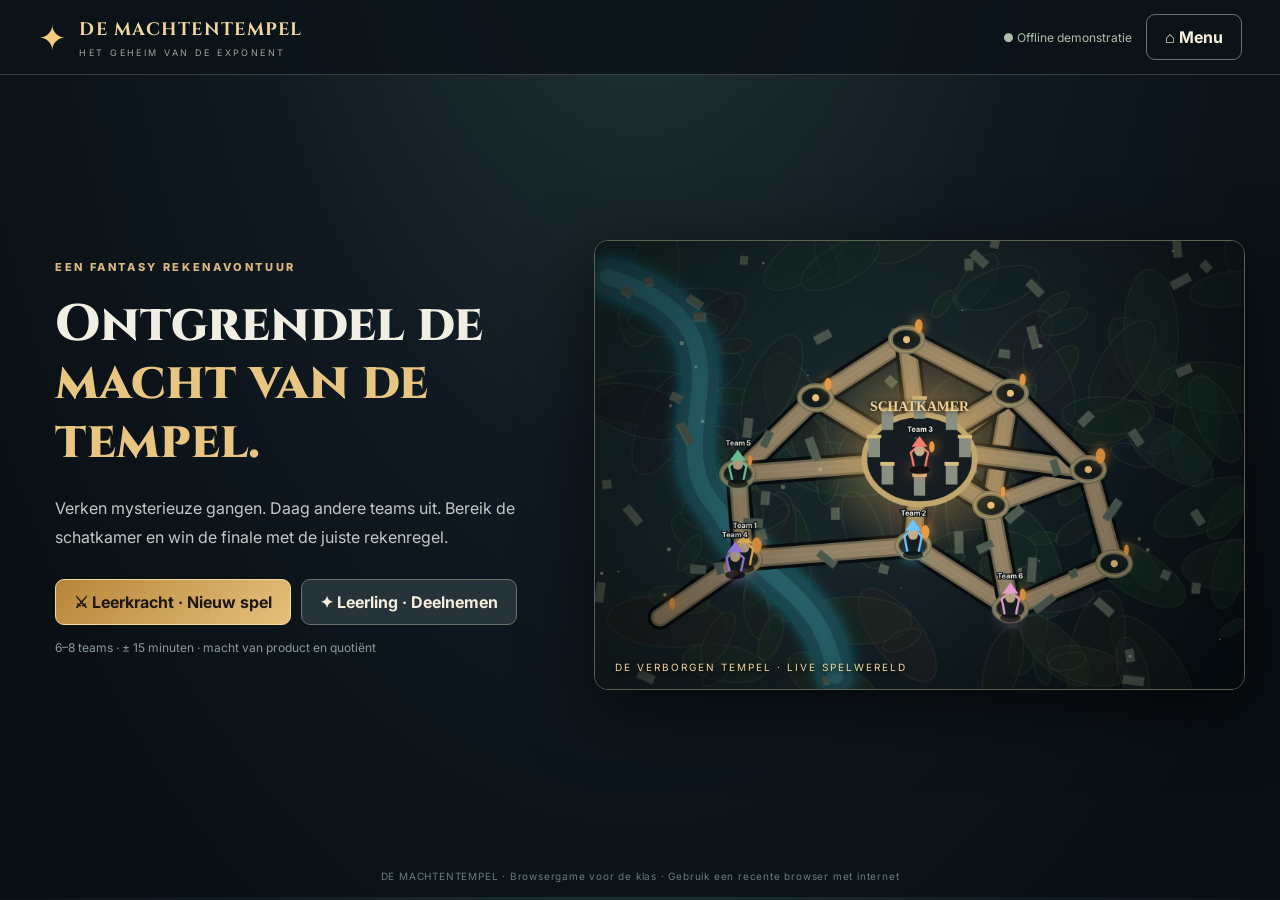
==== index.html @ d36fe0c4 "Add files via upload" ====
<!doctype html><html lang="nl"><head><meta charset="utf-8"><meta name="viewport" content="width=device-width,initial-scale=1"><title>De Machtentempel · Het geheim van de exponent</title><link rel="stylesheet" href="style.css"></head><body>
<div id="app"><header><div class="brand"><span class="sigil">✦</span><div><strong>DE MACHTENTEMPEL</strong><small>HET GEHEIM VAN DE EXPONENT</small></div></div><div class="headright"><span id="connection" class="status">● Offline demonstratie</span><button id="homeBtn" class="ghost">⌂ Menu</button></div></header>
<section id="welcome" class="welcome"><div class="hero"><div class="eyebrow">EEN FANTASY REKENAVONTUUR</div><h1>Ontgrendel de<br><em>macht van de tempel.</em></h1><p>Verken mysterieuze gangen. Daag andere teams uit. Bereik de schatkamer en win de finale met de juiste rekenregel.</p><div class="heroactions"><button id="teacherBtn" class="primary">⚔ Leerkracht · Nieuw spel</button><button id="studentBtn">✦ Leerling · Deelnemen</button></div><p class="hint">6–8 teams · ± 15 minuten · macht van product en quotiënt</p></div><div class="preview"><canvas id="previewCanvas" width="900" height="620"></canvas><div class="previewlabel">DE VERBORGEN TEMPEL · LIVE SPELWERELD</div></div></section>
<section id="setup" class="panel hidden"><h2>Nieuw spel starten</h2><p>Kies online om met meerdere laptops te spelen. Zonder Firebase kun je de game alvast uitproberen op deze computer.</p><div class="choice"><button id="demoBtn" class="primary">▶ Demonstratie spelen</button><button id="onlineBtn">◉ Online klassikaal spel</button></div><div id="firebaseHelp" class="hidden"><h3>Online verbinding instellen</h3><p>Vul eenmalig de Firebase-gegevens in <code>firebase-config.js</code> in en publiceer de bestanden op GitHub Pages. Zie <strong>HANDLEIDING.md</strong>. Herlaad daarna deze pagina.</p><p id="configStatus"></p></div></section>
<section id="join" class="panel hidden"><h2>Sluit aan bij je team</h2><label>Spelcode <input id="roomInput" maxlength="6" placeholder="Bijv. K7M4Q2" autocomplete="off"></label><label>Teamnaam <input id="teamInput" maxlength="22" placeholder="Bijv. De Exponenten"></label><button id="joinBtn" class="primary">Betreed de tempel →</button><p id="joinError" class="error"></p></section>
<section id="teacher" class="hidden"><div class="topbar"><div><span class="eyebrow">LEERKRACHTENSCHERM</span><h2>De Verborgen Tempel</h2></div><div class="session"><div>Spelcode <strong id="roomCode">DEMO</strong></div><div>Resterende tijd <strong id="timer">12:00</strong></div><button id="startBtn" class="primary">▶ Start avontuur</button><button id="finalBtn" class="ghost">⚡ Finale starten</button></div></div><div class="gamegrid"><div class="worldframe"><canvas id="worldCanvas" width="1200" height="760"></canvas><div class="worldhud"><span id="phaseLabel">Wachten op teams</span><span id="eventLabel">Welkom in de tempel</span></div><div id="overlay" class="overlay hidden"></div></div><aside><div class="asidehead"><h3>Avonturiers</h3><span id="teamCount">0 / 8</span></div><div id="scoreboard" class="scoreboard"></div><div class="tip"><strong>Zo werkt het</strong><p>Elk juist antwoord brengt een avonturier verder. Ontmoeten twee teams elkaar op een kruispunt, dan krijgen ze een duel. Na 12 minuten begint de finale.</p></div><div id="demoControls" class="hidden"><strong>Demonstratie</strong><p>Test de beweging zonder leerlinglaptops.</p><button id="demoAdd">+ Testteam</button><button id="demoAnswer">✓ Willekeurig team vooruit</button></div></aside></div></section>
<section id="student" class="student hidden"><div class="studenthead"><span class="eyebrow">AVONTURIER</span><h2 id="myTeam">Team</h2><p id="studentStatus">Wacht op de start...</p></div><div class="quest" id="quest"><div class="questicon">✧</div><h3 id="questTitle">De tempel wacht op je</h3><p id="questText">De leerkracht start het avontuur zodra iedereen klaar is.</p><div id="options" class="options"></div><div id="numberBox" class="hidden"><label>Jouw antwoord <input id="numberInput" type="number" inputmode="numeric" placeholder="Getal"></label><button id="numberSubmit" class="primary">Ontgrendel →</button></div><p id="feedback" class="feedback"></p></div><div class="studentfooter"><span id="myScore">0 punten</span><span id="myPosition">Bij de ingang</span></div></section>
<footer>DE MACHTENTEMPEL · Browsergame voor de klas · Gebruik een recente browser met internet</footer></div><script src="firebase-config.js"></script><script type="module" src="game.js"></script></body></html>
---- style.css ----
@import url('https://fonts.googleapis.com/css2?family=Cinzel:wght@500;700;800&family=Inter:wght@400;500;600;700;800&display=swap');
:root{color-scheme:dark;--gold:#f2c875;--ink:#080d12;--panel:#111b24;--edge:#34434a;--light:#f1eee4;--muted:#aab5b8}*{box-sizing:border-box}body{margin:0;background:radial-gradient(ellipse at 50% -30%,#273b39 0,#101a22 45%,#080e13 90%);color:var(--light);font-family:Inter,Arial,sans-serif}button,input{font:inherit}button{cursor:pointer;color:#f5eedb;background:#26343a;border:1px solid #667168;border-radius:9px;padding:12px 18px;font-weight:700;transition:transform .15s,background .15s}button:hover{background:#354950;transform:translateY(-1px)}button:disabled{opacity:.45;cursor:default;transform:none}.primary{background:linear-gradient(135deg,#b78539,#e5c17c);color:#1c1711;border-color:#f7d999}.primary:hover{background:#f1d18f}.ghost{background:transparent}header{height:75px;padding:12px max(20px,3vw);display:flex;align-items:center;justify-content:space-between;border-bottom:1px solid #374343;background:#0b1319dd}.brand{display:flex;gap:13px;align-items:center}.brand strong{font:700 18px Cinzel,Georgia,serif;letter-spacing:.07em;color:#f0d6a0}.brand small{display:block;color:#a3a69b;font-size:9px;letter-spacing:.27em;margin-top:5px}.sigil{font-size:34px;color:#f3cc7b}.headright{display:flex;align-items:center;gap:14px}.status{font-size:12px;color:#adbea9}.hidden{display:none!important}.welcome{max-width:1440px;margin:0 auto;min-height:calc(100vh - 120px);display:grid;grid-template-columns:.9fr 1.1fr;gap:26px;align-items:center;padding:35px}.hero{padding:20px}.eyebrow{font-size:11px;color:#d9b77d;letter-spacing:.24em;font-weight:800}.hero h1{font:800 clamp(35px,4vw,67px)/1.15 Cinzel,Georgia,serif;margin:22px 0}.hero h1 em{font-style:normal;color:#e9c582}.hero p{max-width:480px;line-height:1.8;color:#c0c9c5}.heroactions{display:flex;gap:10px;flex-wrap:wrap;margin-top:27px}.hint{font-size:12px!important;color:#899c9b!important}.preview,.worldframe{position:relative;overflow:hidden;border:1px solid #5b6252;box-shadow:0 20px 70px #0009;border-radius:14px;background:#0b1418}.preview canvas,.worldframe canvas{display:block;width:100%;height:auto}.previewlabel{position:absolute;bottom:16px;left:20px;font-size:10px;letter-spacing:.2em;color:#f6d69a;text-shadow:0 2px 5px black}.panel{max-width:620px;margin:60px auto;padding:34px;background:#142028;border:1px solid #43504d;border-radius:14px;box-shadow:0 18px 70px #0006}.panel h2,.topbar h2{font-family:Cinzel,Georgia,serif;color:#e9c98c}.panel p{line-height:1.7;color:#bfc9c8}.choice{display:flex;gap:12px;flex-wrap:wrap;margin:25px 0}.panel label,.quest label{display:block;margin:15px 0;color:#d9cda9;font-size:13px;font-weight:700}input{width:100%;display:block;margin-top:8px;border:1px solid #677472;border-radius:9px;background:#0b141a;color:white;padding:15px;outline:none}input:focus{border-color:#e6c481}.error{color:#ff9c8f!important}.topbar{display:flex;justify-content:space-between;align-items:center;padding:16px 28px;gap:12px;flex-wrap:wrap}.topbar h2{margin:7px 0}.session{display:flex;gap:12px;align-items:center;flex-wrap:wrap}.session>div{border:1px solid #3a4c50;border-radius:8px;padding:9px 12px;font-size:11px;color:#b5c3bd}.session strong{display:block;color:#f3d28f;font-size:22px;letter-spacing:.08em}.gamegrid{padding:0 22px 25px;display:grid;grid-template-columns:minmax(0,1fr) 285px;gap:18px}.worldhud{position:absolute;top:14px;left:15px;right:15px;display:flex;justify-content:space-between;pointer-events:none;gap:10px}.worldhud span{background:#061015d9;padding:9px 13px;border:1px solid #b19b64aa;border-radius:7px;color:#f6d596;font-weight:700;font-size:12px}.overlay{position:absolute;inset:15% 15%;display:flex;align-items:center;justify-content:center;text-align:center;background:#08121aef;border:2px solid #d1a75e;border-radius:20px;box-shadow:0 0 80px #edb55e55;padding:25px;font:700 clamp(22px,3vw,44px) Cinzel,serif;color:#ffdd94;line-height:1.4;white-space:pre-line;pointer-events:none}aside{background:#111d25;border:1px solid #3c494b;border-radius:12px;padding:15px}.asidehead{display:flex;justify-content:space-between;align-items:center}.asidehead h3{margin:4px 0 15px;color:#e9ca8d}.asidehead span{color:#adbab9;font-size:12px}.scoreboard{display:grid;gap:8px}.teamrow{display:flex;align-items:center;gap:9px;padding:10px;background:#1b2a32;border-radius:9px;border:1px solid #354449}.teamdot{width:13px;height:13px;border-radius:50%;flex-shrink:0;box-shadow:0 0 12px currentColor}.teamrow b{font-size:12px;display:block}.teamrow small{font-size:10px;color:#aab5b4}.teamrow .pts{margin-left:auto;color:#f4d18b;font-size:13px;font-weight:800}.tip{margin-top:19px;padding:12px;border:1px solid #3a4848;border-radius:9px;font-size:12px;color:#b6c4c0}.tip strong{color:#e8c88e}.tip p{line-height:1.7}#demoControls{border-top:1px solid #354448;padding-top:15px;display:grid;gap:9px;font-size:12px}#demoControls button{font-size:12px}.student{max-width:700px;margin:30px auto;padding:0 18px}.studenthead{text-align:center}.studenthead h2{font:700 31px Cinzel,serif;color:#f2cf90}.studenthead p{color:#c3ccc5}.quest{margin-top:28px;background:linear-gradient(150deg,#1b2c34,#101b23);border:1px solid #6e664d;border-radius:18px;padding:30px;text-align:center;box-shadow:0 15px 60px #0008}.questicon{font-size:45px;color:#edca82}.quest h3{font:700 25px Cinzel,serif;color:#f4d396}.quest p{font-size:19px;line-height:1.65}.options{display:grid;gap:12px;margin-top:22px}.options button{min-height:57px;font-size:19px;background:#24363c;border-color:#6a7b73}.options button:hover{background:#3a5152}.feedback{color:#f0c67a;font-weight:700}.studentfooter{display:flex;justify-content:space-between;margin:18px;color:#d7c590;font-size:13px}footer{text-align:center;padding:15px;color:#697d7c;font-size:10px;letter-spacing:.08em}@media(max-width:1050px){.gamegrid{grid-template-columns:1fr}aside{display:grid;grid-template-columns:1fr 1fr;gap:14px}.asidehead{grid-column:1/-1}.scoreboard{grid-template-columns:1fr 1fr}}@media(max-width:760px){.welcome{grid-template-columns:1fr;padding:16px}.hero{padding:8px}.headright .status{display:none}.gamegrid{padding:0 8px 15px}.topbar{padding:15px}.session{gap:6px}.session button{padding:8px}.worldhud span{font-size:9px;padding:5px}.overlay{inset:15% 6%}aside{display:block}.scoreboard{grid-template-columns:1fr 1fr}.brand strong{font-size:13px}.brand small{font-size:7px}}
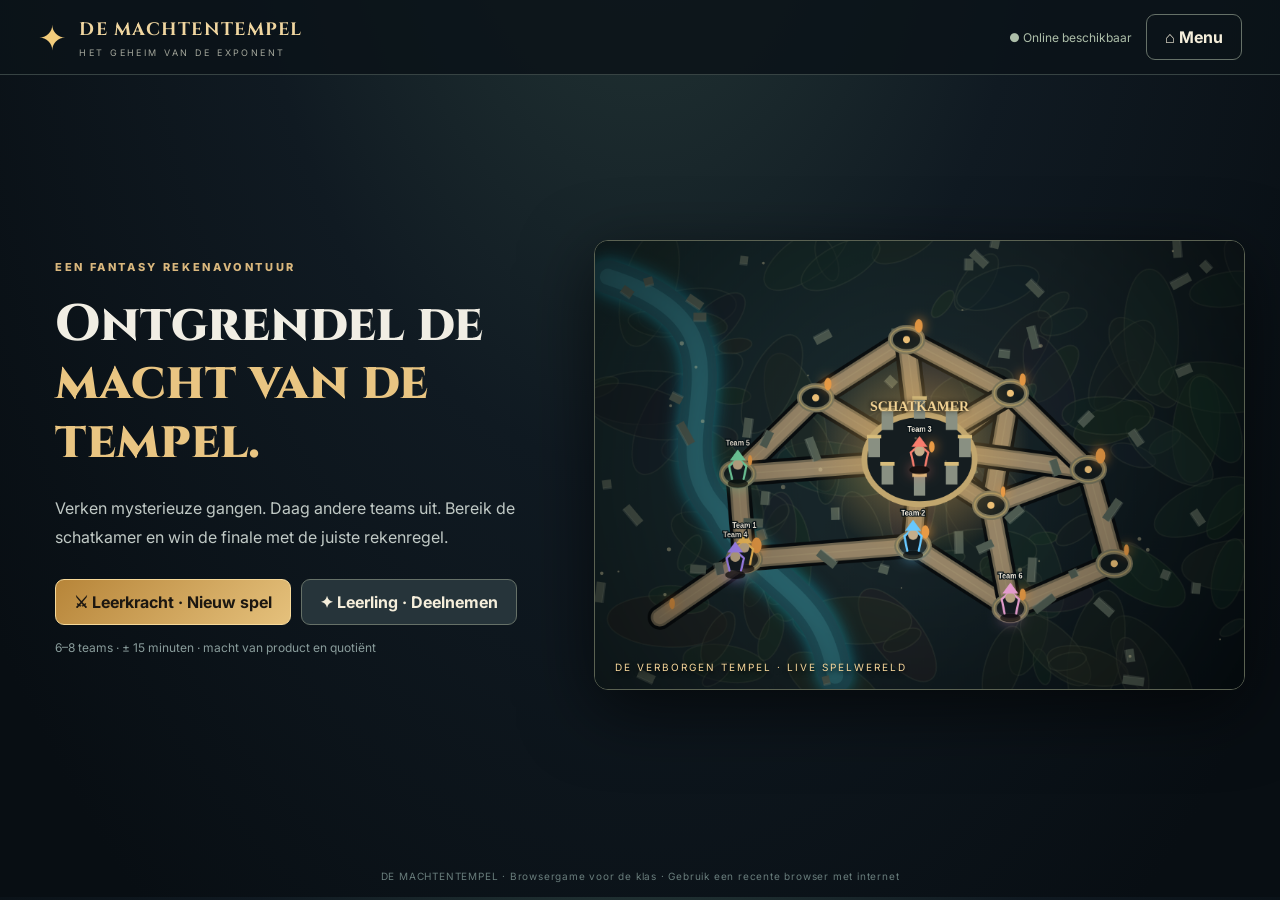
==== commit 1ff189cb: "Testversie: avatarselectie, rekenregelpuzzels, live duels, 16-vaksfinale" ====
--- a/index.html
+++ b/index.html
@@ -3,6 +3,6 @@
 <section id="welcome" class="welcome"><div class="hero"><div class="eyebrow">EEN FANTASY REKENAVONTUUR</div><h1>Ontgrendel de<br><em>macht van de tempel.</em></h1><p>Verken mysterieuze gangen. Daag andere teams uit. Bereik de schatkamer en win de finale met de juiste rekenregel.</p><div class="heroactions"><button id="teacherBtn" class="primary">⚔ Leerkracht · Nieuw spel</button><button id="studentBtn">✦ Leerling · Deelnemen</button></div><p class="hint">6–8 teams · ± 15 minuten · macht van product en quotiënt</p></div><div class="preview"><canvas id="previewCanvas" width="900" height="620"></canvas><div class="previewlabel">DE VERBORGEN TEMPEL · LIVE SPELWERELD</div></div></section>
 <section id="setup" class="panel hidden"><h2>Nieuw spel starten</h2><p>Kies online om met meerdere laptops te spelen. Zonder Firebase kun je de game alvast uitproberen op deze computer.</p><div class="choice"><button id="demoBtn" class="primary">▶ Demonstratie spelen</button><button id="onlineBtn">◉ Online klassikaal spel</button></div><div id="firebaseHelp" class="hidden"><h3>Online verbinding instellen</h3><p>Vul eenmalig de Firebase-gegevens in <code>firebase-config.js</code> in en publiceer de bestanden op GitHub Pages. Zie <strong>HANDLEIDING.md</strong>. Herlaad daarna deze pagina.</p><p id="configStatus"></p></div></section>
 <section id="join" class="panel hidden"><h2>Sluit aan bij je team</h2><label>Spelcode <input id="roomInput" maxlength="6" placeholder="Bijv. K7M4Q2" autocomplete="off"></label><label>Teamnaam <input id="teamInput" maxlength="22" placeholder="Bijv. De Exponenten"></label><button id="joinBtn" class="primary">Betreed de tempel →</button><p id="joinError" class="error"></p></section>
-<section id="teacher" class="hidden"><div class="topbar"><div><span class="eyebrow">LEERKRACHTENSCHERM</span><h2>De Verborgen Tempel</h2></div><div class="session"><div>Spelcode <strong id="roomCode">DEMO</strong></div><div>Resterende tijd <strong id="timer">12:00</strong></div><button id="startBtn" class="primary">▶ Start avontuur</button><button id="finalBtn" class="ghost">⚡ Finale starten</button></div></div><div class="gamegrid"><div class="worldframe"><canvas id="worldCanvas" width="1200" height="760"></canvas><div class="worldhud"><span id="phaseLabel">Wachten op teams</span><span id="eventLabel">Welkom in de tempel</span></div><div id="overlay" class="overlay hidden"></div></div><aside><div class="asidehead"><h3>Avonturiers</h3><span id="teamCount">0 / 8</span></div><div id="scoreboard" class="scoreboard"></div><div class="tip"><strong>Zo werkt het</strong><p>Elk juist antwoord brengt een avonturier verder. Ontmoeten twee teams elkaar op een kruispunt, dan krijgen ze een duel. Na 12 minuten begint de finale.</p></div><div id="demoControls" class="hidden"><strong>Demonstratie</strong><p>Test de beweging zonder leerlinglaptops.</p><button id="demoAdd">+ Testteam</button><button id="demoAnswer">✓ Willekeurig team vooruit</button></div></aside></div></section>
-<section id="student" class="student hidden"><div class="studenthead"><span class="eyebrow">AVONTURIER</span><h2 id="myTeam">Team</h2><p id="studentStatus">Wacht op de start...</p></div><div class="quest" id="quest"><div class="questicon">✧</div><h3 id="questTitle">De tempel wacht op je</h3><p id="questText">De leerkracht start het avontuur zodra iedereen klaar is.</p><div id="options" class="options"></div><div id="numberBox" class="hidden"><label>Jouw antwoord <input id="numberInput" type="number" inputmode="numeric" placeholder="Getal"></label><button id="numberSubmit" class="primary">Ontgrendel →</button></div><p id="feedback" class="feedback"></p></div><div class="studentfooter"><span id="myScore">0 punten</span><span id="myPosition">Bij de ingang</span></div></section>
+<section id="teacher" class="hidden"><div class="topbar"><div><span class="eyebrow">LEERKRACHTENSCHERM</span><h2>De Verborgen Tempel</h2></div><div class="session"><div>Spelcode <strong id="roomCode">DEMO</strong></div><div>Resterende tijd <strong id="timer">12:00</strong></div><button id="startBtn" class="primary">▶ Start avontuur</button><button id="finalBtn" class="ghost">⚡ Finale starten</button></div></div><div class="gamegrid"><div class="worldframe"><canvas id="worldCanvas" width="1200" height="760"></canvas><div class="worldhud"><span id="phaseLabel">Wachten op teams</span><span id="eventLabel">Welkom in de tempel</span></div><div id="overlay" class="overlay hidden"></div><div id="liveStage" class="live-stage hidden"></div></div><aside><div class="asidehead"><h3>Avonturiers</h3><span id="teamCount">0 / 8</span></div><div id="scoreboard" class="scoreboard"></div><div class="tip"><strong>Zo werkt het</strong><p>Elk juist antwoord brengt een avonturier verder. Ontmoeten twee teams elkaar op een kruispunt, dan krijgen ze een duel. Na 12 minuten begint de finale.</p></div><div id="demoControls" class="hidden"><strong>Demonstratie</strong><p>Test de beweging zonder leerlinglaptops.</p><button id="demoAdd">+ Testteam</button><button id="demoAnswer">✓ Willekeurig team vooruit</button></div></aside></div></section>
+<section id="student" class="student hidden"><div class="studenthead"><span class="eyebrow">AVONTURIER</span><h2 id="myTeam">Team</h2><p id="studentStatus">Wacht op de start...</p></div><div class="quest" id="quest"><div class="questicon">✧</div><h3 id="questTitle">De tempel wacht op je</h3><p id="questText">De leerkracht start het avontuur zodra iedereen klaar is.</p><div id="options" class="options"></div><div id="numberBox" class="hidden"><label>Jouw antwoord <input id="numberInput" type="text" placeholder="Bijv. 4a^2b^2"></label><button id="numberSubmit" class="primary">Ontgrendel →</button></div><p id="feedback" class="feedback"></p></div><div class="studentfooter"><span id="myScore">0 punten</span><span id="myPosition">Bij de ingang</span></div></section>
 <footer>DE MACHTENTEMPEL · Browsergame voor de klas · Gebruik een recente browser met internet</footer></div><script src="firebase-config.js"></script><script type="module" src="game.js"></script></body></html>
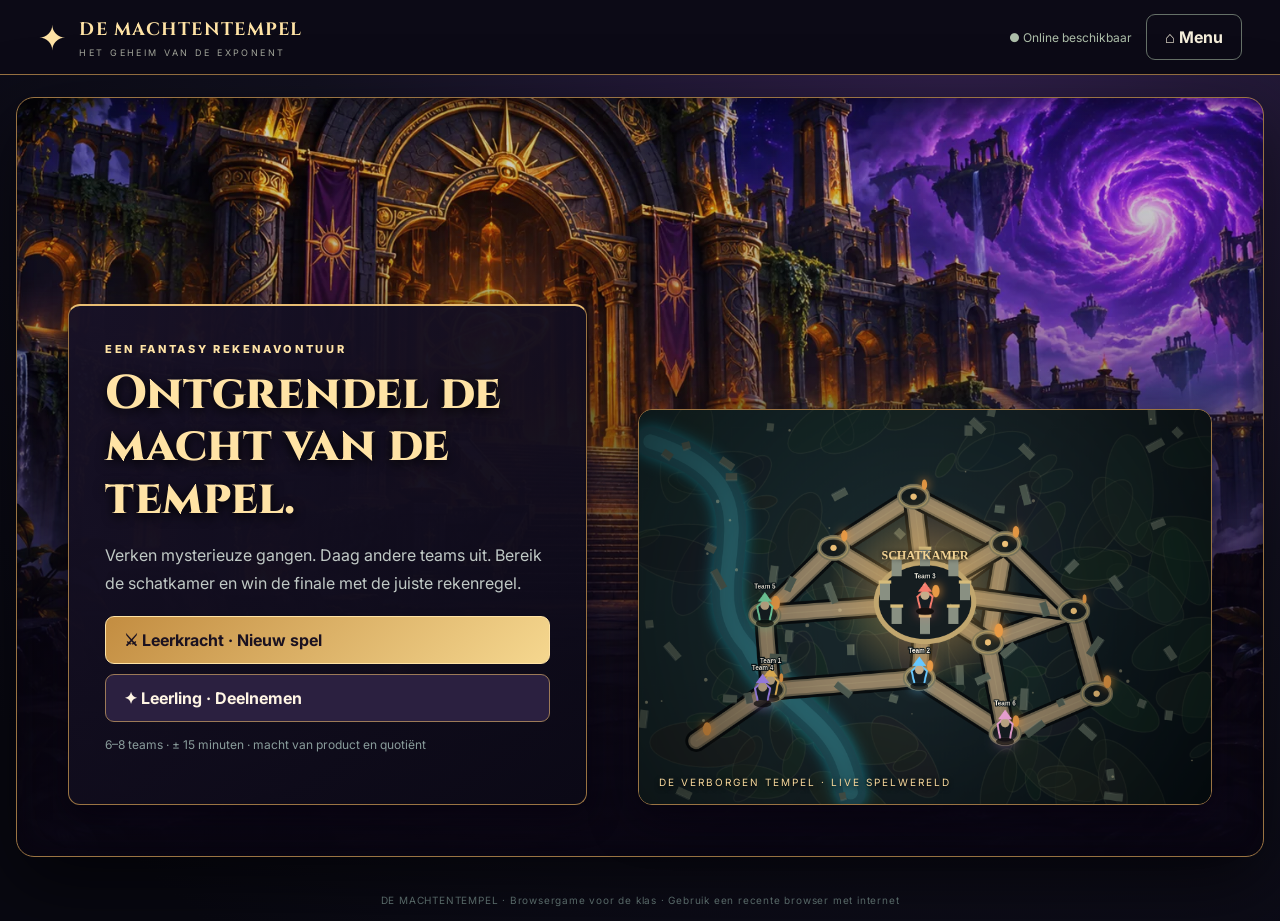
==== commit 4861c383: "Style De Machtentempel after its explainer video" ====
--- a/index.html
+++ b/index.html
@@ -1,8 +1,8 @@
-<!doctype html><html lang="nl"><head><meta charset="utf-8"><meta name="viewport" content="width=device-width,initial-scale=1"><title>De Machtentempel · Het geheim van de exponent</title><link rel="stylesheet" href="style.css"></head><body>
+<!doctype html><html lang="nl"><head><meta charset="utf-8"><meta name="viewport" content="width=device-width,initial-scale=1"><title>De Machtentempel · Het geheim van de exponent</title><link rel="stylesheet" href="style.css"><link rel="stylesheet" href="assets/tempel-layout.css"></head><body>
 <div id="app"><header><div class="brand"><span class="sigil">✦</span><div><strong>DE MACHTENTEMPEL</strong><small>HET GEHEIM VAN DE EXPONENT</small></div></div><div class="headright"><span id="connection" class="status">● Offline demonstratie</span><button id="homeBtn" class="ghost">⌂ Menu</button></div></header>
 <section id="welcome" class="welcome"><div class="hero"><div class="eyebrow">EEN FANTASY REKENAVONTUUR</div><h1>Ontgrendel de<br><em>macht van de tempel.</em></h1><p>Verken mysterieuze gangen. Daag andere teams uit. Bereik de schatkamer en win de finale met de juiste rekenregel.</p><div class="heroactions"><button id="teacherBtn" class="primary">⚔ Leerkracht · Nieuw spel</button><button id="studentBtn">✦ Leerling · Deelnemen</button></div><p class="hint">6–8 teams · ± 15 minuten · macht van product en quotiënt</p></div><div class="preview"><canvas id="previewCanvas" width="900" height="620"></canvas><div class="previewlabel">DE VERBORGEN TEMPEL · LIVE SPELWERELD</div></div></section>
 <section id="setup" class="panel hidden"><h2>Nieuw spel starten</h2><p>Kies online om met meerdere laptops te spelen. Zonder Firebase kun je de game alvast uitproberen op deze computer.</p><div class="choice"><button id="demoBtn" class="primary">▶ Demonstratie spelen</button><button id="onlineBtn">◉ Online klassikaal spel</button></div><div id="firebaseHelp" class="hidden"><h3>Online verbinding instellen</h3><p>Vul eenmalig de Firebase-gegevens in <code>firebase-config.js</code> in en publiceer de bestanden op GitHub Pages. Zie <strong>HANDLEIDING.md</strong>. Herlaad daarna deze pagina.</p><p id="configStatus"></p></div></section>
 <section id="join" class="panel hidden"><h2>Sluit aan bij je team</h2><label>Spelcode <input id="roomInput" maxlength="6" placeholder="Bijv. K7M4Q2" autocomplete="off"></label><label>Teamnaam <input id="teamInput" maxlength="22" placeholder="Bijv. De Exponenten"></label><button id="joinBtn" class="primary">Betreed de tempel →</button><p id="joinError" class="error"></p></section>
-<section id="teacher" class="hidden"><div class="topbar"><div><span class="eyebrow">LEERKRACHTENSCHERM</span><h2>De Verborgen Tempel</h2></div><div class="session"><div>Spelcode <strong id="roomCode">DEMO</strong></div><div>Resterende tijd <strong id="timer">12:00</strong></div><button id="startBtn" class="primary">▶ Start avontuur</button><button id="finalBtn" class="ghost">⚡ Finale starten</button></div></div><div class="gamegrid"><div class="worldframe"><canvas id="worldCanvas" width="1200" height="760"></canvas><div class="worldhud"><span id="phaseLabel">Wachten op teams</span><span id="eventLabel">Welkom in de tempel</span></div><div id="overlay" class="overlay hidden"></div><div id="liveStage" class="live-stage hidden"></div></div><aside><div class="asidehead"><h3>Avonturiers</h3><span id="teamCount">0 / 8</span></div><div id="scoreboard" class="scoreboard"></div><div class="tip"><strong>Zo werkt het</strong><p>Elk juist antwoord brengt een avonturier verder. Ontmoeten twee teams elkaar op een kruispunt, dan krijgen ze een duel. Na 12 minuten begint de finale.</p></div><div id="demoControls" class="hidden"><strong>Demonstratie</strong><p>Test de beweging zonder leerlinglaptops.</p><button id="demoAdd">+ Testteam</button><button id="demoAnswer">✓ Willekeurig team vooruit</button></div></aside></div></section>
-<section id="student" class="student hidden"><div class="studenthead"><span class="eyebrow">AVONTURIER</span><h2 id="myTeam">Team</h2><p id="studentStatus">Wacht op de start...</p></div><div class="quest" id="quest"><div class="questicon">✧</div><h3 id="questTitle">De tempel wacht op je</h3><p id="questText">De leerkracht start het avontuur zodra iedereen klaar is.</p><div id="options" class="options"></div><div id="numberBox" class="hidden"><label>Jouw antwoord <input id="numberInput" type="text" placeholder="Bijv. 4a^2b^2"></label><button id="numberSubmit" class="primary">Ontgrendel →</button></div><p id="feedback" class="feedback"></p></div><div class="studentfooter"><span id="myScore">0 punten</span><span id="myPosition">Bij de ingang</span></div></section>
+<section id="teacher" class="hidden"><div class="topbar"><div><span class="eyebrow">LEERKRACHTENSCHERM</span><h2>De Verborgen Tempel</h2></div><div class="session"><div>Spelcode <strong id="roomCode">DEMO</strong></div><div>Resterende tijd <strong id="timer">12:00</strong></div><button id="startBtn" class="primary">▶ Start avontuur</button><button id="finalBtn" class="ghost">⚡ Finale starten</button></div></div><div class="gamegrid"><div class="worldframe"><canvas id="worldCanvas" width="1200" height="760"></canvas><div class="worldhud"><span id="phaseLabel">Wachten op teams</span><span id="eventLabel">Welkom in de tempel</span></div><div id="overlay" class="overlay hidden"></div></div><aside><div class="asidehead"><h3>Avonturiers</h3><span id="teamCount">0 / 8</span></div><div id="scoreboard" class="scoreboard"></div><div class="tip"><strong>Zo werkt het</strong><p>Elk juist antwoord brengt een avonturier verder. Ontmoeten twee teams elkaar op een kruispunt, dan krijgen ze een duel. Na 12 minuten begint de finale.</p></div><div id="demoControls" class="hidden"><strong>Demonstratie</strong><p>Test de beweging zonder leerlinglaptops.</p><button id="demoAdd">+ Testteam</button><button id="demoAnswer">✓ Willekeurig team vooruit</button></div></aside></div></section>
+<section id="student" class="student hidden"><div class="studenthead"><span class="eyebrow">AVONTURIER</span><h2 id="myTeam">Team</h2><p id="studentStatus">Wacht op de start...</p></div><div class="quest" id="quest"><div class="questicon">✧</div><h3 id="questTitle">De tempel wacht op je</h3><p id="questText">De leerkracht start het avontuur zodra iedereen klaar is.</p><div id="options" class="options"></div><div id="numberBox" class="hidden"><label>Jouw antwoord <input id="numberInput" type="number" inputmode="numeric" placeholder="Getal"></label><button id="numberSubmit" class="primary">Ontgrendel →</button></div><p id="feedback" class="feedback"></p></div><div class="studentfooter"><span id="myScore">0 punten</span><span id="myPosition">Bij de ingang</span></div></section>
 <footer>DE MACHTENTEMPEL · Browsergame voor de klas · Gebruik een recente browser met internet</footer></div><script src="firebase-config.js"></script><script type="module" src="game.js"></script></body></html>
--- a/style.css
+++ b/style.css
@@ -1,2 +1,10 @@
 @import url('https://fonts.googleapis.com/css2?family=Cinzel:wght@500;700;800&family=Inter:wght@400;500;600;700;800&display=swap');
 :root{color-scheme:dark;--gold:#f2c875;--ink:#080d12;--panel:#111b24;--edge:#34434a;--light:#f1eee4;--muted:#aab5b8}*{box-sizing:border-box}body{margin:0;background:radial-gradient(ellipse at 50% -30%,#273b39 0,#101a22 45%,#080e13 90%);color:var(--light);font-family:Inter,Arial,sans-serif}button,input{font:inherit}button{cursor:pointer;color:#f5eedb;background:#26343a;border:1px solid #667168;border-radius:9px;padding:12px 18px;font-weight:700;transition:transform .15s,background .15s}button:hover{background:#354950;transform:translateY(-1px)}button:disabled{opacity:.45;cursor:default;transform:none}.primary{background:linear-gradient(135deg,#b78539,#e5c17c);color:#1c1711;border-color:#f7d999}.primary:hover{background:#f1d18f}.ghost{background:transparent}header{height:75px;padding:12px max(20px,3vw);display:flex;align-items:center;justify-content:space-between;border-bottom:1px solid #374343;background:#0b1319dd}.brand{display:flex;gap:13px;align-items:center}.brand strong{font:700 18px Cinzel,Georgia,serif;letter-spacing:.07em;color:#f0d6a0}.brand small{display:block;color:#a3a69b;font-size:9px;letter-spacing:.27em;margin-top:5px}.sigil{font-size:34px;color:#f3cc7b}.headright{display:flex;align-items:center;gap:14px}.status{font-size:12px;color:#adbea9}.hidden{display:none!important}.welcome{max-width:1440px;margin:0 auto;min-height:calc(100vh - 120px);display:grid;grid-template-columns:.9fr 1.1fr;gap:26px;align-items:center;padding:35px}.hero{padding:20px}.eyebrow{font-size:11px;color:#d9b77d;letter-spacing:.24em;font-weight:800}.hero h1{font:800 clamp(35px,4vw,67px)/1.15 Cinzel,Georgia,serif;margin:22px 0}.hero h1 em{font-style:normal;color:#e9c582}.hero p{max-width:480px;line-height:1.8;color:#c0c9c5}.heroactions{display:flex;gap:10px;flex-wrap:wrap;margin-top:27px}.hint{font-size:12px!important;color:#899c9b!important}.preview,.worldframe{position:relative;overflow:hidden;border:1px solid #5b6252;box-shadow:0 20px 70px #0009;border-radius:14px;background:#0b1418}.preview canvas,.worldframe canvas{display:block;width:100%;height:auto}.previewlabel{position:absolute;bottom:16px;left:20px;font-size:10px;letter-spacing:.2em;color:#f6d69a;text-shadow:0 2px 5px black}.panel{max-width:620px;margin:60px auto;padding:34px;background:#142028;border:1px solid #43504d;border-radius:14px;box-shadow:0 18px 70px #0006}.panel h2,.topbar h2{font-family:Cinzel,Georgia,serif;color:#e9c98c}.panel p{line-height:1.7;color:#bfc9c8}.choice{display:flex;gap:12px;flex-wrap:wrap;margin:25px 0}.panel label,.quest label{display:block;margin:15px 0;color:#d9cda9;font-size:13px;font-weight:700}input{width:100%;display:block;margin-top:8px;border:1px solid #677472;border-radius:9px;background:#0b141a;color:white;padding:15px;outline:none}input:focus{border-color:#e6c481}.error{color:#ff9c8f!important}.topbar{display:flex;justify-content:space-between;align-items:center;padding:16px 28px;gap:12px;flex-wrap:wrap}.topbar h2{margin:7px 0}.session{display:flex;gap:12px;align-items:center;flex-wrap:wrap}.session>div{border:1px solid #3a4c50;border-radius:8px;padding:9px 12px;font-size:11px;color:#b5c3bd}.session strong{display:block;color:#f3d28f;font-size:22px;letter-spacing:.08em}.gamegrid{padding:0 22px 25px;display:grid;grid-template-columns:minmax(0,1fr) 285px;gap:18px}.worldhud{position:absolute;top:14px;left:15px;right:15px;display:flex;justify-content:space-between;pointer-events:none;gap:10px}.worldhud span{background:#061015d9;padding:9px 13px;border:1px solid #b19b64aa;border-radius:7px;color:#f6d596;font-weight:700;font-size:12px}.overlay{position:absolute;inset:15% 15%;display:flex;align-items:center;justify-content:center;text-align:center;background:#08121aef;border:2px solid #d1a75e;border-radius:20px;box-shadow:0 0 80px #edb55e55;padding:25px;font:700 clamp(22px,3vw,44px) Cinzel,serif;color:#ffdd94;line-height:1.4;white-space:pre-line;pointer-events:none}aside{background:#111d25;border:1px solid #3c494b;border-radius:12px;padding:15px}.asidehead{display:flex;justify-content:space-between;align-items:center}.asidehead h3{margin:4px 0 15px;color:#e9ca8d}.asidehead span{color:#adbab9;font-size:12px}.scoreboard{display:grid;gap:8px}.teamrow{display:flex;align-items:center;gap:9px;padding:10px;background:#1b2a32;border-radius:9px;border:1px solid #354449}.teamdot{width:13px;height:13px;border-radius:50%;flex-shrink:0;box-shadow:0 0 12px currentColor}.teamrow b{font-size:12px;display:block}.teamrow small{font-size:10px;color:#aab5b4}.teamrow .pts{margin-left:auto;color:#f4d18b;font-size:13px;font-weight:800}.tip{margin-top:19px;padding:12px;border:1px solid #3a4848;border-radius:9px;font-size:12px;color:#b6c4c0}.tip strong{color:#e8c88e}.tip p{line-height:1.7}#demoControls{border-top:1px solid #354448;padding-top:15px;display:grid;gap:9px;font-size:12px}#demoControls button{font-size:12px}.student{max-width:700px;margin:30px auto;padding:0 18px}.studenthead{text-align:center}.studenthead h2{font:700 31px Cinzel,serif;color:#f2cf90}.studenthead p{color:#c3ccc5}.quest{margin-top:28px;background:linear-gradient(150deg,#1b2c34,#101b23);border:1px solid #6e664d;border-radius:18px;padding:30px;text-align:center;box-shadow:0 15px 60px #0008}.questicon{font-size:45px;color:#edca82}.quest h3{font:700 25px Cinzel,serif;color:#f4d396}.quest p{font-size:19px;line-height:1.65}.options{display:grid;gap:12px;margin-top:22px}.options button{min-height:57px;font-size:19px;background:#24363c;border-color:#6a7b73}.options button:hover{background:#3a5152}.feedback{color:#f0c67a;font-weight:700}.studentfooter{display:flex;justify-content:space-between;margin:18px;color:#d7c590;font-size:13px}footer{text-align:center;padding:15px;color:#697d7c;font-size:10px;letter-spacing:.08em}@media(max-width:1050px){.gamegrid{grid-template-columns:1fr}aside{display:grid;grid-template-columns:1fr 1fr;gap:14px}.asidehead{grid-column:1/-1}.scoreboard{grid-template-columns:1fr 1fr}}@media(max-width:760px){.welcome{grid-template-columns:1fr;padding:16px}.hero{padding:8px}.headright .status{display:none}.gamegrid{padding:0 8px 15px}.topbar{padding:15px}.session{gap:6px}.session button{padding:8px}.worldhud span{font-size:9px;padding:5px}.overlay{inset:15% 6%}aside{display:block}.scoreboard{grid-template-columns:1fr 1fr}.brand strong{font-size:13px}.brand small{font-size:7px}}
+
+.live-stage{position:absolute;inset:0;z-index:8;background:#081425f6;padding:18px;overflow:auto;text-align:center}.live-stage h2{color:#f4cb79;font-family:Cinzel,serif}
+.avatargrid{display:grid;grid-template-columns:repeat(4,minmax(0,1fr));gap:12px;margin:12px 0}.avatarcard{display:flex;flex-direction:column;align-items:center;justify-content:center;gap:9px;min-height:120px;background:#213148;border:1px solid #a28a6a;border-radius:12px;padding:12px}.avatarcard:disabled{opacity:.35}.avatarcard small{font-size:11px}
+.mathavatar{position:relative;display:inline-block;flex-shrink:0;width:58px;height:62px;background:linear-gradient(130deg,#f6c69c,#bd816a);border:3px solid var(--av);border-radius:45% 45% 38% 38%;box-shadow:0 5px 12px #0008;color:#252033}
+.mathavatar .hair{position:absolute;top:-14px;left:2px;color:#282536;font-size:36px;transform:rotate(-15deg)}.mathavatar .eyes{position:absolute;top:18px;left:11px;font-size:14px}.mathavatar .mouth{position:absolute;top:29px;left:25px;font-size:21px}.mathavatar .mathsymbol{position:absolute;right:-9px;bottom:-8px;background:var(--av);padding:3px 7px;border-radius:7px;font-size:20px;font-weight:900}
+.duelgrid{display:grid;grid-template-columns:1fr 1fr;gap:12px}.duelteam{background:#1d2d41;border:2px solid #c09a62;border-radius:13px;padding:12px;min-height:230px}.tokenline{display:flex;flex-wrap:wrap;justify-content:center;gap:7px;min-height:60px;padding:12px;border:1px dashed #bda36e;border-radius:9px}.placed{background:#e2b86d;color:#14212b;padding:9px;border-radius:7px;font-weight:800}.tokenchoices{display:flex;flex-wrap:wrap;gap:8px;justify-content:center}.tokenchoices button{font-size:16px!important;min-height:45px!important}
+.raceline{display:grid;grid-template-columns:110px 1fr 45px;gap:10px;align-items:center;margin:12px 0;text-align:left}.racebar{height:25px;border-radius:15px;background:#30415a;overflow:hidden}.racebar div{height:100%;transition:width .5s}
+@media(max-width:700px){.avatargrid{grid-template-columns:repeat(2,1fr)}.duelgrid{grid-template-columns:1fr}.live-stage{padding:8px}.raceline{grid-template-columns:70px 1fr 38px;font-size:11px}}
--- a/assets/tempel-layout.css
+++ b/assets/tempel-layout.css
@@ -0,0 +1,177 @@
+/* Visual theme shared by the original game and the current 3D edition. */
+:root {
+  --temple-gold: #e8bd73;
+  --temple-pale: #ffe3a5;
+  --temple-edge: #9a7443;
+  --temple-panel: #100e20;
+  --temple-art: url("tempel-portaal.webp");
+}
+
+body {
+  background: radial-gradient(ellipse at 75% 0%, #32204d, #121120 48%, #080811 90%);
+  color: #fff5e4;
+}
+
+#app > header {
+  background: #0c0a16;
+  border-bottom: 1px solid var(--temple-edge);
+}
+
+#app .brand strong,
+#app .sigil,
+#app .eyebrow {
+  color: var(--temple-pale);
+}
+
+#app .welcome {
+  position: relative;
+  isolation: isolate;
+  max-width: 1510px;
+  min-height: min(760px, 85svh);
+  margin: 22px auto;
+  padding: clamp(20px, 4vw, 64px);
+  width: calc(100% - 32px);
+  grid-template-columns: minmax(0, .95fr) minmax(0, 1.05fr);
+  gap: clamp(20px, 4vw, 56px);
+  align-items: end;
+  border: 1px solid var(--temple-edge);
+  border-radius: 18px;
+  background: linear-gradient(180deg, #0b071536 12%, #0b071580 49%, #0b0715e8 100%),
+    var(--temple-art) 50% 44% / cover, #251a37;
+  box-shadow: 0 24px 72px #0009, inset 0 0 30px #05030c99;
+}
+
+#app .hero {
+  padding: clamp(18px, 3vw, 36px);
+  background: linear-gradient(145deg, #171126f7, #0b0916ee);
+  border: 1px solid var(--temple-edge);
+  border-block-start: 2px solid var(--temple-gold);
+  border-radius: 12px;
+  box-shadow: 0 10px 30px #05020eb3;
+}
+
+#app .hero h1 {
+  margin: 0 0 12px;
+  font: 800 clamp(26px, 3.7vw, 60px)/1.1 Cinzel, Georgia, serif;
+  color: var(--temple-pale);
+  text-shadow: 0 3px 12px #000;
+  overflow-wrap: anywhere;
+}
+
+#app .hero h1 em {
+  color: inherit;
+}
+
+#app .hero .eyebrow {
+  margin-bottom: .75rem;
+}
+
+#app .heroactions {
+  display: grid;
+  gap: 10px;
+  margin-top: 18px;
+}
+
+#app .heroactions button {
+  min-height: 48px;
+  width: 100%;
+  text-align: start;
+}
+
+#app .preview {
+  min-width: 0;
+  box-shadow: 0 12px 45px #05020eba;
+}
+
+#app .panel,
+#app .studenthead,
+#app .quest,
+#app .gamegrid > aside,
+#app .worldframe,
+#app .adventure-view,
+#app .preview {
+  border-color: var(--temple-edge);
+}
+
+#app .panel,
+#app .quest,
+#app .studenthead,
+#app .gamegrid > aside {
+  background: linear-gradient(150deg, #21182e, var(--temple-panel) 70%);
+  border: 1px solid var(--temple-edge);
+}
+
+#app .panel {
+  width: min(620px, calc(100% - 32px));
+}
+
+#app .studenthead {
+  padding: 16px 20px;
+  border-radius: 12px;
+}
+
+#app .studenthead h2,
+#app .panel h2,
+#app .topbar h2,
+#app .quest h3,
+#app .asidehead h3 {
+  color: var(--temple-pale);
+}
+
+#app .quest {
+  margin-top: 14px;
+  border-top: 2px solid var(--temple-gold);
+}
+
+#app .worldhud span,
+#app .session > div,
+#app .overlay {
+  border-color: var(--temple-edge);
+  background: #120e21ee;
+  color: var(--temple-pale);
+}
+
+#app .heroactions button:not(.primary),
+#app .quest .options button:not(.primary),
+#app .session button.ghost {
+  color: #fff5e4;
+  background: #2b2040;
+  border: 1px solid #9c7a58;
+}
+
+#app .heroactions button:not(.primary):hover,
+#app .quest .options button:not(.primary):hover,
+#app .session button.ghost:hover {
+  background: #442e61;
+}
+
+#app .primary {
+  background: linear-gradient(135deg, #c38d41, #f5d78f);
+  border-color: var(--temple-pale);
+  color: #1b1220;
+}
+
+#app button:focus-visible,
+#app input:focus-visible {
+  outline: 2px solid var(--temple-pale);
+  outline-offset: 3px;
+}
+
+#app #teacher #teacherAnswersPanel.teacher-answer-focus {
+  background: #100d20f7;
+  border-color: var(--temple-edge);
+}
+
+@media (max-width: 760px) {
+  #app .welcome {
+    grid-template-columns: minmax(0, 1fr);
+    min-height: auto;
+    padding: 14px;
+    padding-top: clamp(68px, 20vw, 146px);
+    background-position: center, 60% 0;
+  }
+
+  #app .studenthead {
+    padding: 12px;
+  }
+}
